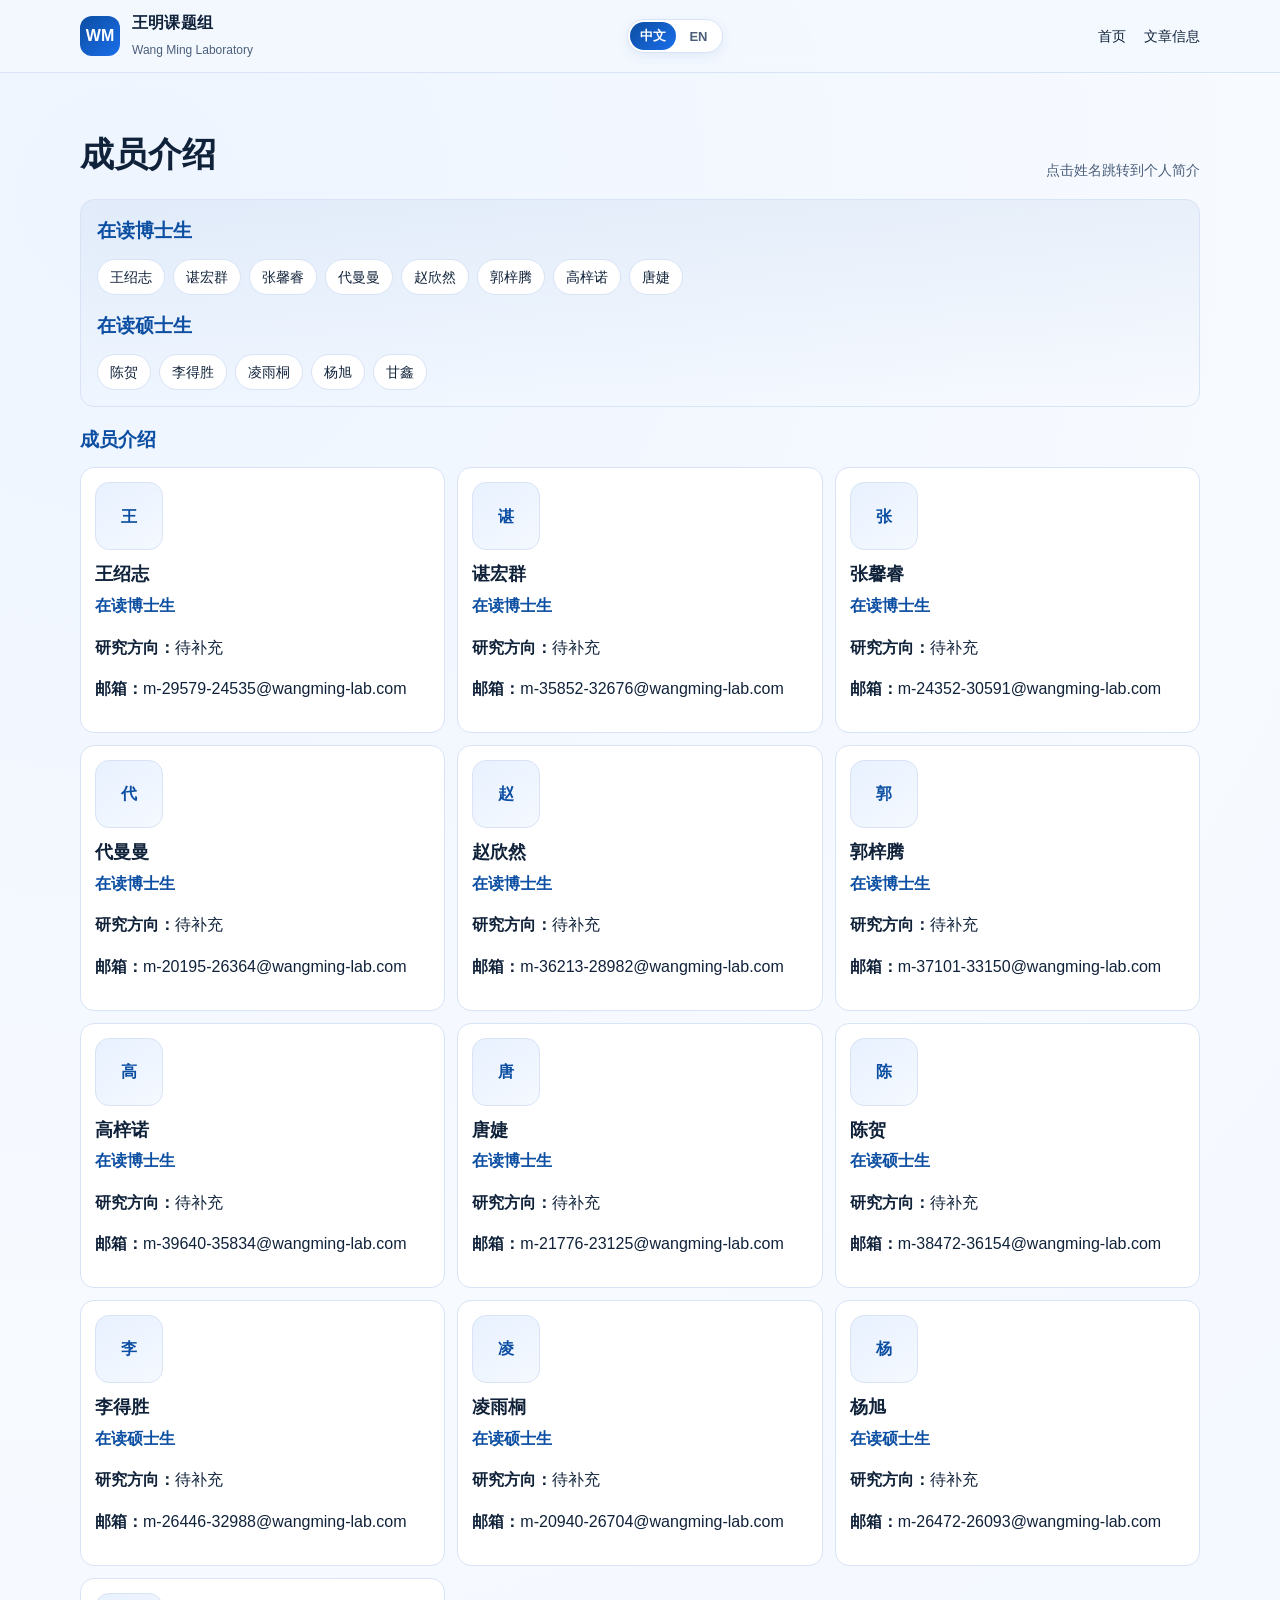
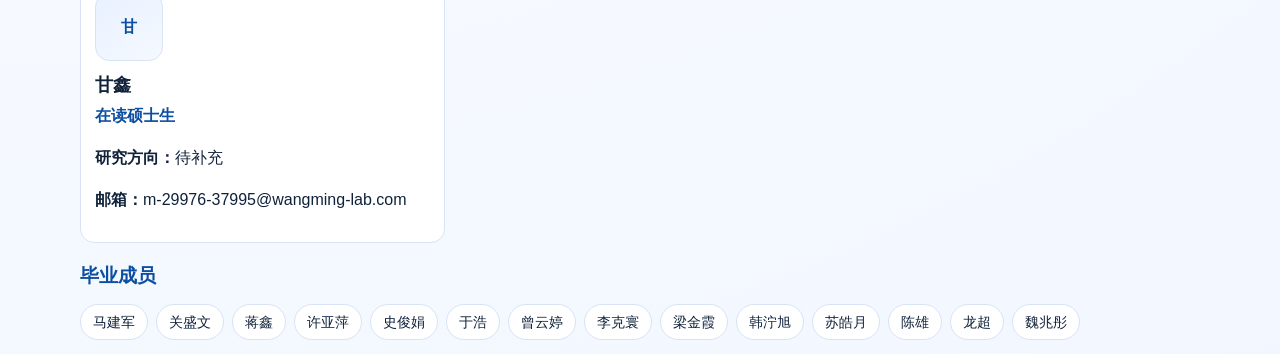
==== members.html @ 58467d10 "Add files via upload" ====
<!doctype html>
<html lang="zh-CN">
  <head>
    <meta charset="UTF-8" />
    <meta name="viewport" content="width=device-width, initial-scale=1.0" />
    <title>成员介绍 | 王明课题组</title>
    <link rel="stylesheet" href="./styles.css" />
  </head>
  <body>
    <header class="site-header">
      <nav class="nav container">
        <a href="./index.html" class="brand">
          <span class="brand-badge">WM</span>
          <span>
            <strong data-i18n="brandCn">王明课题组</strong>
            <small data-i18n="brandEn">Wang Ming Laboratory</small>
          </span>
        </a>
        <div class="nav-right">
          <div class="lang-switch">
            <button class="lang-btn active" data-lang-btn="zh" type="button">中文</button>
            <button class="lang-btn" data-lang-btn="en" type="button">EN</button>
          </div>
        </div>
        <ul class="nav-links nav-links-static">
          <li><a href="./index.html">首页</a></li>
          <li><a href="./publications.html" data-i18n="navPapers">文章信息</a></li>
        </ul>
      </nav>
    </header>

    <main class="section container">
      <div class="section-head">
        <h2 data-i18n="membersTitle">成员介绍</h2>
        <p data-i18n="membersSub">点击姓名跳转到个人简介</p>
      </div>
      <div id="membersWrap" class="members-wrap"></div>
    </main>

    <script src="./site-data.js"></script>
    <script src="./members.js"></script>
  </body>
</html>
---- styles.css ----
:root {
  --bg: #f4f8ff;
  --surface: #ffffff;
  --text: #10223a;
  --muted: #4b5f7b;
  --line: #d8e3f5;
  --primary: #0b4ea2;
  --primary-2: #1b6eea;
  --accent: #05a8a8;
  --shadow: 0 16px 36px rgba(8, 44, 96, 0.1);
  --radius: 18px;
}

* {
  box-sizing: border-box;
}

html {
  scroll-behavior: smooth;
}

body {
  margin: 0;
  font-family: "Noto Sans SC", "IBM Plex Sans", sans-serif;
  color: var(--text);
  background: radial-gradient(circle at 10% 10%, #eef5ff 0%, #f7faff 55%, #f2f7ff 100%);
  line-height: 1.6;
}

.container {
  width: min(1120px, 92%);
  margin: 0 auto;
}

.bg-orb {
  position: fixed;
  z-index: -1;
  border-radius: 50%;
  filter: blur(60px);
  opacity: 0.35;
}

.bg-orb-1 {
  width: 360px;
  height: 360px;
  left: -90px;
  top: -120px;
  background: #90bcff;
}

.bg-orb-2 {
  width: 320px;
  height: 320px;
  right: -120px;
  top: 30%;
  background: #7de6e6;
}

.site-header {
  position: sticky;
  top: 0;
  z-index: 20;
  backdrop-filter: blur(10px);
  background: rgba(244, 248, 255, 0.84);
  border-bottom: 1px solid var(--line);
}

.nav {
  min-height: 72px;
  display: flex;
  align-items: center;
  justify-content: space-between;
  gap: 16px;
}

.nav-right {
  display: flex;
  align-items: center;
  gap: 10px;
}

.lang-switch {
  display: inline-flex;
  align-items: center;
  border: 1px solid var(--line);
  border-radius: 999px;
  background: var(--surface);
  padding: 2px;
  box-shadow: 0 4px 12px rgba(11, 78, 162, 0.08);
}

.lang-btn {
  border: 0;
  background: transparent;
  color: var(--muted);
  border-radius: 999px;
  padding: 5px 10px;
  font-weight: 700;
  cursor: pointer;
  font-size: 13px;
  min-width: 44px;
}

.lang-btn.active {
  color: #fff;
  background: linear-gradient(135deg, var(--primary), var(--primary-2));
}

.brand {
  display: flex;
  align-items: center;
  gap: 12px;
  text-decoration: none;
  color: inherit;
}

.brand-badge {
  width: 40px;
  height: 40px;
  border-radius: 12px;
  display: grid;
  place-items: center;
  color: #fff;
  font-family: "Space Grotesk", sans-serif;
  font-weight: 700;
  background: linear-gradient(135deg, var(--primary), var(--primary-2));
}

.brand strong {
  display: block;
  font-family: "Space Grotesk", "Noto Sans SC", sans-serif;
  letter-spacing: 0.2px;
}

.brand small {
  font-size: 12px;
  color: var(--muted);
}

.nav-links {
  list-style: none;
  margin: 0;
  padding: 0;
  display: flex;
  gap: 18px;
}

.nav-links-static {
  position: static;
}

.nav-links a {
  text-decoration: none;
  color: var(--text);
  font-weight: 500;
  font-size: 14px;
}

.nav-links a:hover {
  color: var(--primary);
}

.menu-toggle {
  display: none;
  border: 1px solid var(--line);
  background: var(--surface);
  color: var(--text);
  border-radius: 10px;
  padding: 8px 12px;
}

.hero {
  padding: 72px 0 38px;
}

.hero-tag {
  font-family: "IBM Plex Sans", sans-serif;
  font-size: 12px;
  letter-spacing: 1.4px;
  text-transform: uppercase;
  color: var(--primary);
}

.hero h1 {
  margin: 8px 0 12px;
  font-size: clamp(34px, 6vw, 60px);
  line-height: 1.05;
  font-family: "Space Grotesk", "Noto Sans SC", sans-serif;
}

.hero-desc {
  max-width: 760px;
  color: var(--muted);
  font-size: clamp(16px, 2.4vw, 20px);
}

.hero-actions {
  margin-top: 26px;
  display: flex;
  gap: 12px;
}

.btn {
  text-decoration: none;
  display: inline-flex;
  align-items: center;
  justify-content: center;
  border-radius: 12px;
  padding: 11px 18px;
  font-weight: 600;
}

.btn-primary {
  color: #fff;
  background: linear-gradient(135deg, var(--primary), var(--primary-2));
}

.btn-ghost {
  border: 1px solid var(--line);
  color: var(--text);
  background: var(--surface);
}

.hero-stats {
  margin-top: 34px;
  display: grid;
  gap: 12px;
  grid-template-columns: repeat(3, minmax(0, 1fr));
}

.hero-stats article {
  background: var(--surface);
  border: 1px solid var(--line);
  border-radius: var(--radius);
  padding: 18px 20px;
  box-shadow: var(--shadow);
}

.hero-stats h3 {
  margin: 0;
  color: var(--primary);
  font-size: 28px;
  font-family: "Space Grotesk", sans-serif;
}

.hero-stats p {
  margin: 6px 0 0;
  color: var(--muted);
  font-size: 14px;
}

.section {
  padding: 54px 0 14px;
}

.section-head {
  display: flex;
  align-items: end;
  justify-content: space-between;
  gap: 16px;
  margin-bottom: 18px;
}

.section-head h2 {
  margin: 0;
  font-size: clamp(24px, 3.8vw, 34px);
  font-family: "Space Grotesk", "Noto Sans SC", sans-serif;
}

.section-head p {
  margin: 0;
  color: var(--muted);
  font-size: 14px;
}

.about-grid,
.research-grid,
.contact-grid {
  display: grid;
  gap: 14px;
  grid-template-columns: repeat(2, minmax(0, 1fr));
}

.card {
  background: var(--surface);
  border: 1px solid var(--line);
  border-radius: var(--radius);
  padding: 20px;
  box-shadow: var(--shadow);
}

.card h3 {
  margin: 0 0 10px;
  font-size: 18px;
}

.card p {
  margin: 0;
  color: var(--muted);
}

.card-accent {
  border-top: 4px solid var(--accent);
}

.entry-grid {
  display: grid;
  gap: 14px;
  grid-template-columns: repeat(2, minmax(0, 1fr));
}

.entry-card {
  display: block;
  text-decoration: none;
  color: inherit;
  background: var(--surface);
  border: 1px solid var(--line);
  border-radius: 14px;
  padding: 18px;
  box-shadow: var(--shadow);
}

.entry-card h3 {
  margin: 0 0 8px;
  color: var(--primary);
}

.entry-card p {
  margin: 0;
  color: var(--muted);
}

.members-wrap {
  display: grid;
  gap: 18px;
}

.member-group h3 {
  margin: 0 0 12px;
  color: var(--primary);
  font-size: 19px;
}

.member-grid {
  display: grid;
  grid-template-columns: repeat(4, minmax(0, 1fr));
  gap: 12px;
}

.member-card {
  background: var(--surface);
  border: 1px solid var(--line);
  border-radius: 14px;
  padding: 14px;
}

.member-photo-wrap {
  width: 68px;
  height: 68px;
  margin-bottom: 10px;
  position: relative;
}

.member-photo {
  width: 68px;
  height: 68px;
  border-radius: 14px;
  object-fit: cover;
  border: 1px solid var(--line);
}

.member-photo-fallback {
  width: 68px;
  height: 68px;
  border-radius: 14px;
  display: none;
  place-items: center;
  font-weight: 700;
  color: var(--primary);
  background: linear-gradient(145deg, #e8f1ff, #f5f9ff);
  border: 1px solid var(--line);
}

.member-card strong {
  display: block;
}

.member-card span {
  color: var(--muted);
  font-size: 13px;
}

.member-nav-block {
  background: linear-gradient(180deg, rgba(11, 78, 162, 0.06), rgba(11, 78, 162, 0));
  border: 1px solid var(--line);
  border-radius: 14px;
  padding: 16px;
}

.member-nav-label {
  margin: 10px 0 8px;
  color: var(--primary);
  font-weight: 600;
}

.member-jump-links {
  display: flex;
  flex-wrap: wrap;
  gap: 8px;
}

.member-jump-link {
  text-decoration: none;
  border: 1px solid var(--line);
  background: #fff;
  color: var(--text);
  border-radius: 999px;
  padding: 6px 12px;
  font-size: 14px;
}

.member-jump-link:hover {
  border-color: var(--primary-2);
  color: var(--primary);
}

.member-profile-grid {
  display: grid;
  grid-template-columns: repeat(3, minmax(0, 1fr));
  gap: 12px;
}

.member-profile-card {
  background: var(--surface);
  border: 1px solid var(--line);
  border-radius: 14px;
  padding: 14px;
  scroll-margin-top: 100px;
}

.member-profile-card h4 {
  margin: 0 0 4px;
  font-size: 18px;
}

.member-profile-card a {
  color: var(--primary);
  text-decoration: none;
}

.member-profile-role {
  margin: 0 0 8px;
  color: var(--primary);
  font-weight: 600;
}

.member-profile-focus {
  margin: 8px 0 0;
  color: var(--muted);
  font-size: 14px;
}

.tabs {
  display: flex;
  gap: 10px;
  flex-wrap: wrap;
  margin-bottom: 14px;
}

.tab {
  border: 1px solid var(--line);
  background: var(--surface);
  color: var(--text);
  padding: 9px 14px;
  border-radius: 999px;
  font-weight: 600;
  cursor: pointer;
}

.tab.active {
  color: #fff;
  border-color: transparent;
  background: linear-gradient(135deg, var(--primary), var(--primary-2));
}

.outputs-list,
.news-list {
  display: grid;
  gap: 12px;
}

.output-item,
.news-item {
  background: var(--surface);
  border: 1px solid var(--line);
  border-radius: 14px;
  padding: 16px;
}

.paper-nav-block {
  background: linear-gradient(180deg, rgba(11, 78, 162, 0.06), rgba(11, 78, 162, 0));
  border: 1px solid var(--line);
  border-radius: 14px;
  padding: 14px;
}

.paper-nav-block h4 {
  margin: 0 0 10px;
  color: var(--primary);
}

.paper-jump-links {
  display: grid;
  gap: 8px;
}

.paper-jump-link {
  display: block;
  text-decoration: none;
  color: var(--text);
  background: #fff;
  border: 1px solid var(--line);
  border-radius: 10px;
  padding: 10px 12px;
  scroll-margin-top: 100px;
}

.paper-jump-link:hover {
  border-color: var(--primary-2);
  color: var(--primary);
}

.paper-detail-card {
  scroll-margin-top: 100px;
}

.paper-actions {
  margin-top: 12px;
  display: flex;
  gap: 10px;
  flex-wrap: wrap;
}

.paper-jump-back,
.output-source-btn {
  text-decoration: none;
  border: 1px solid var(--line);
  border-radius: 999px;
  padding: 6px 12px;
  color: var(--primary);
  background: #fff;
  font-size: 13px;
}

.output-source-pending {
  color: var(--muted);
  font-size: 13px;
}

.meta {
  margin: 0 0 8px;
  color: var(--primary);
  font-size: 12px;
  font-family: "IBM Plex Sans", sans-serif;
  letter-spacing: 0.4px;
}

.output-item h4,
.news-item h4 {
  margin: 0 0 6px;
  font-size: 18px;
}

.output-item p,
.news-item p {
  margin: 0;
  color: var(--muted);
}

.contact-grid ul {
  margin: 0;
  padding-left: 18px;
  color: var(--muted);
}

.contact-grid li + li {
  margin-top: 6px;
}

.contact-grid a {
  color: var(--primary);
  text-decoration: none;
}

.site-footer {
  margin-top: 44px;
  border-top: 1px solid var(--line);
  background: #f0f5ff;
}

.footer-inner {
  min-height: 64px;
  display: flex;
  align-items: center;
  justify-content: space-between;
}

.footer-inner p {
  margin: 0;
  color: var(--muted);
}

.footer-inner a {
  color: var(--primary);
  text-decoration: none;
}

.reveal {
  opacity: 0;
  transform: translateY(16px);
  transition: opacity 0.5s ease, transform 0.5s ease;
}

.reveal.visible {
  opacity: 1;
  transform: translateY(0);
}

@media (max-width: 980px) {
  .member-grid {
    grid-template-columns: repeat(2, minmax(0, 1fr));
  }

  .member-profile-grid {
    grid-template-columns: repeat(2, minmax(0, 1fr));
  }

  .about-grid,
  .research-grid,
  .contact-grid,
  .entry-grid {
    grid-template-columns: 1fr;
  }
}

@media (max-width: 760px) {
  .menu-toggle {
    display: inline-flex;
  }

  .nav-right {
    margin-left: auto;
  }

  .nav-links {
    position: absolute;
    top: 72px;
    right: 4%;
    width: min(300px, 92%);
    background: rgba(255, 255, 255, 0.96);
    border: 1px solid var(--line);
    border-radius: 12px;
    padding: 14px;
    display: none;
    flex-direction: column;
  }

  .nav-links-static {
    position: static;
    display: flex;
    width: auto;
    border: 0;
    padding: 0;
    background: transparent;
  }

  .nav-links.show {
    display: flex;
  }

  .hero-stats {
    grid-template-columns: 1fr;
  }

  .section-head {
    align-items: flex-start;
    flex-direction: column;
  }

  .member-grid {
    grid-template-columns: 1fr;
  }

  .member-profile-grid {
    grid-template-columns: 1fr;
  }
}
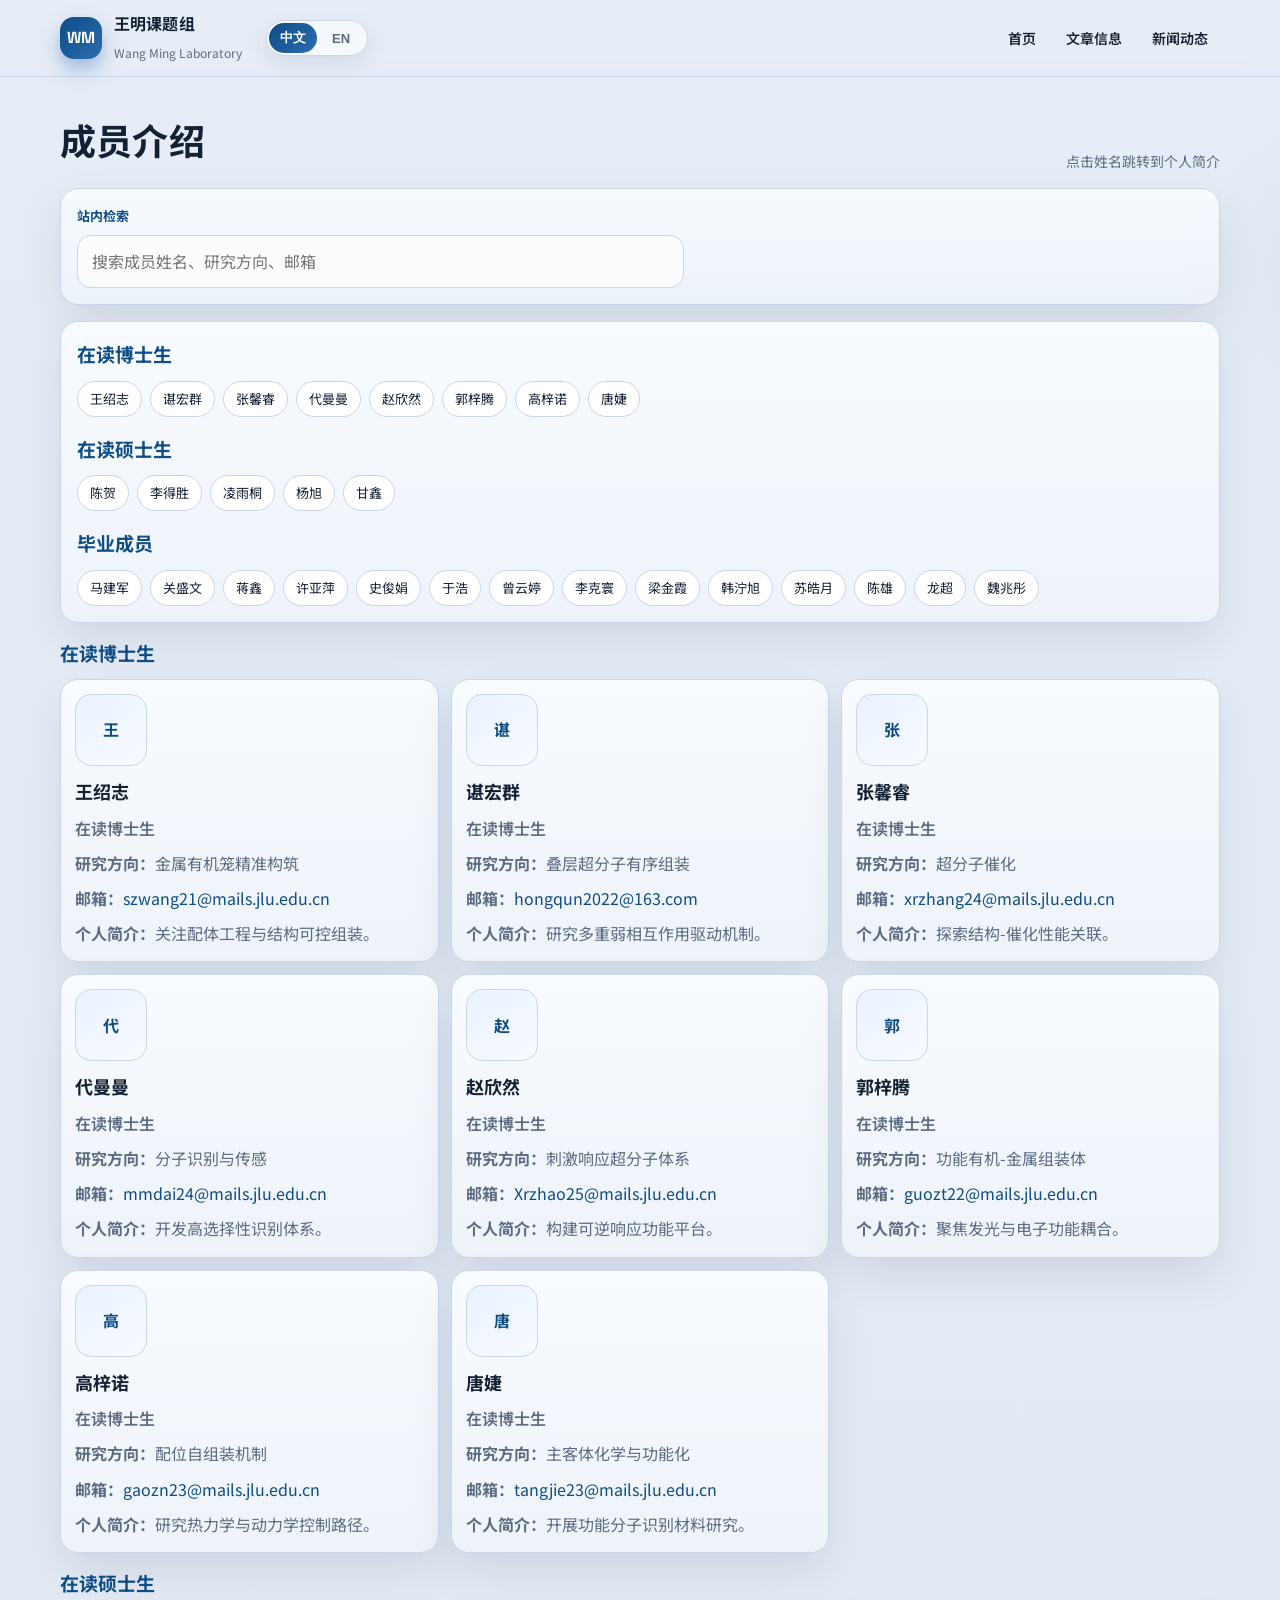
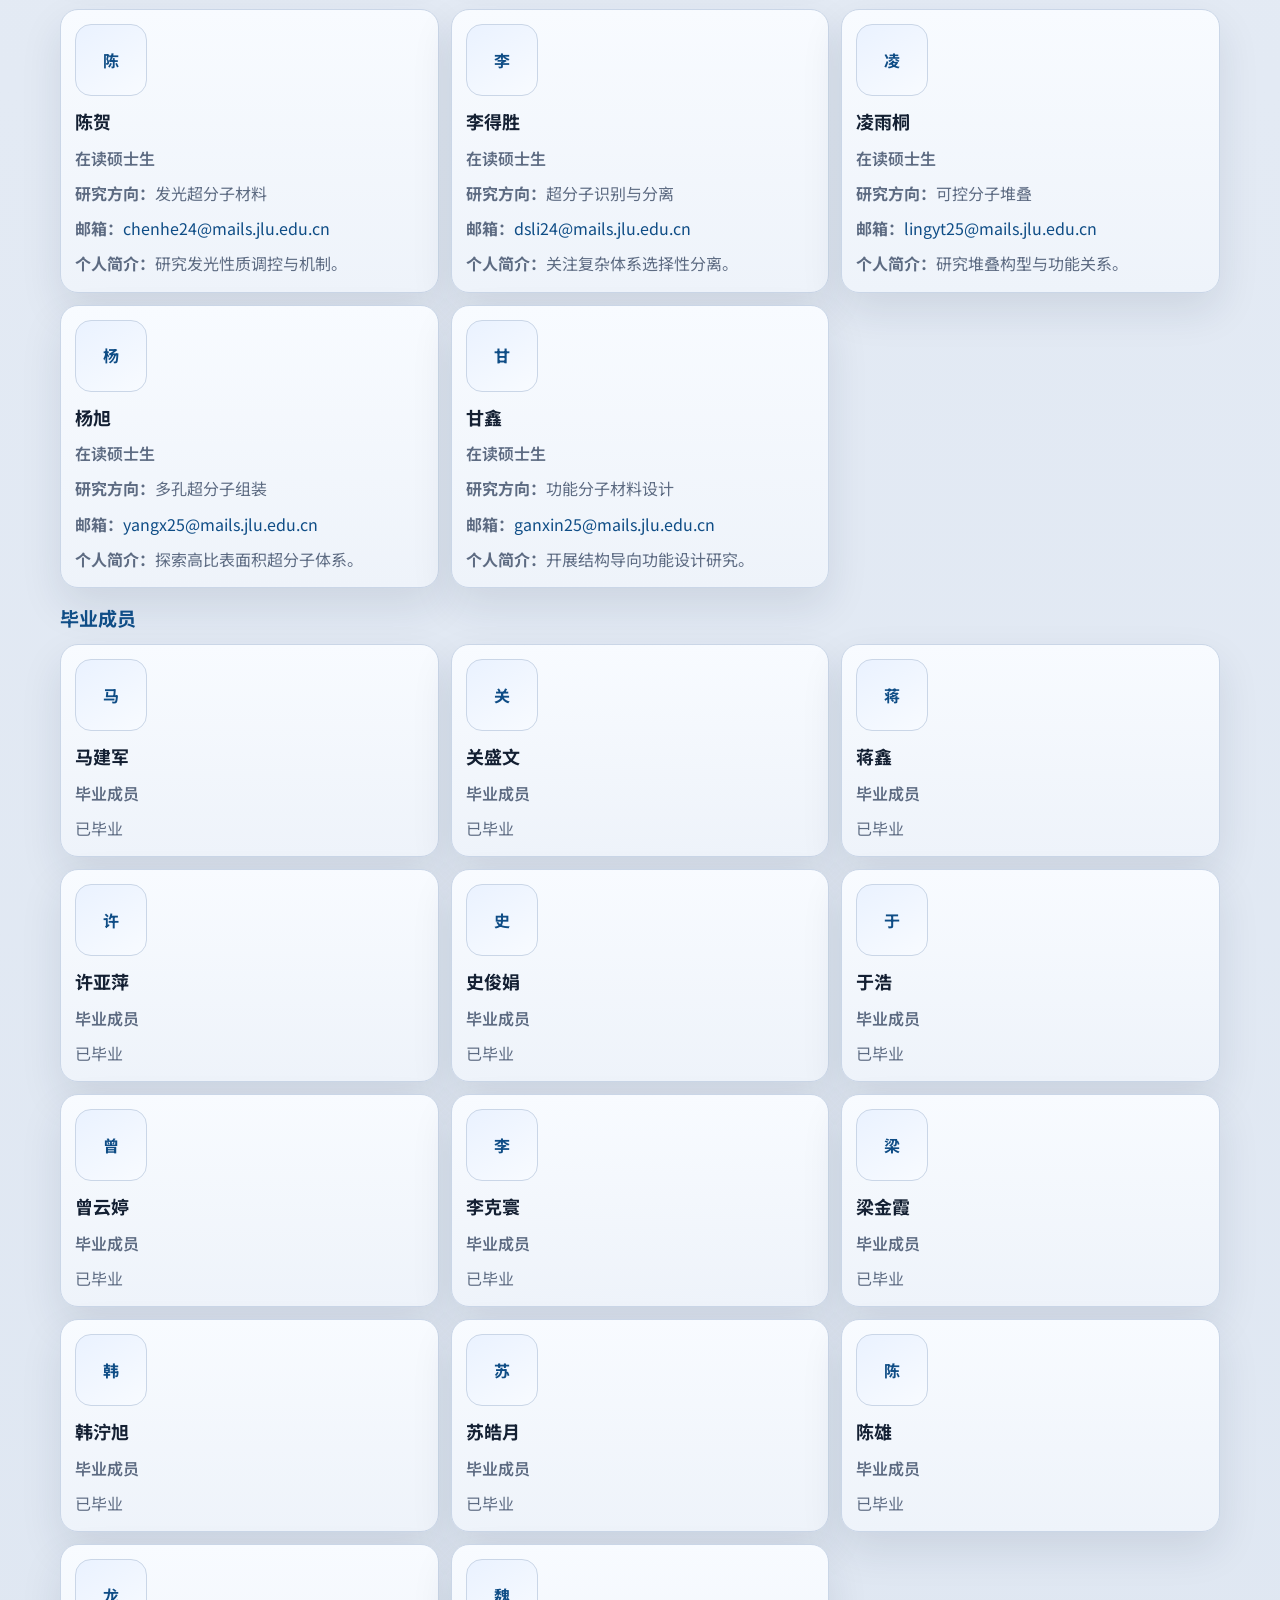
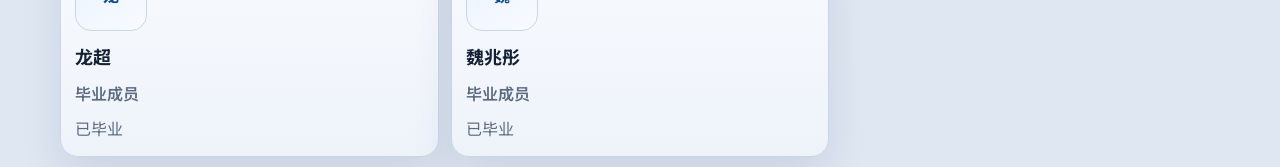
==== commit 7a909b3c: "Add files via upload" ====
--- a/members.html
+++ b/members.html
@@ -25,6 +25,7 @@
         <ul class="nav-links nav-links-static">
           <li><a href="./index.html">首页</a></li>
           <li><a href="./publications.html" data-i18n="navPapers">文章信息</a></li>
+          <li><a href="./news.html" data-i18n="navNews">新闻动态</a></li>
         </ul>
       </nav>
     </header>
@@ -34,6 +35,12 @@
         <h2 data-i18n="membersTitle">成员介绍</h2>
         <p data-i18n="membersSub">点击姓名跳转到个人简介</p>
       </div>
+      <section class="filter-panel">
+        <div class="search-box">
+          <label class="search-label" data-i18n="searchTitle">站内检索</label>
+          <input id="memberSearch" class="search-input" type="search" data-i18n-placeholder="searchPlaceholderMembers" placeholder="搜索成员姓名、研究方向、邮箱" />
+        </div>
+      </section>
       <div id="membersWrap" class="members-wrap"></div>
     </main>
 
--- a/styles.css
+++ b/styles.css
@@ -1,109 +1,54 @@
+﻿@import url('https://fonts.googleapis.com/css2?family=IBM+Plex+Sans:wght@400;500;600;700&family=Noto+Sans+SC:wght@400;500;700&family=Space+Grotesk:wght@500;700&display=swap');
+
 :root {
-  --bg: #f4f8ff;
-  --surface: #ffffff;
-  --text: #10223a;
-  --muted: #4b5f7b;
-  --line: #d8e3f5;
-  --primary: #0b4ea2;
-  --primary-2: #1b6eea;
-  --accent: #05a8a8;
-  --shadow: 0 16px 36px rgba(8, 44, 96, 0.1);
+  --bg: #e7edf6;
+  --bg-alt: #dfe7f2;
+  --surface: #f5f8fd;
+  --surface-soft: #eef3fa;
+  --text: #142033;
+  --muted: #5d6b82;
+  --line: #cad6e7;
+  --primary: #0f4d86;
+  --primary-2: #2b6cb0;
+  --accent: #0b8c8c;
   --radius: 18px;
-}
-
-* {
-  box-sizing: border-box;
-}
-
-html {
-  scroll-behavior: smooth;
-}
+  --shadow: 0 18px 42px rgba(21, 39, 69, 0.1);
+}
+
+* { box-sizing: border-box; }
+
+html { scroll-behavior: smooth; }
 
 body {
   margin: 0;
   font-family: "Noto Sans SC", "IBM Plex Sans", sans-serif;
   color: var(--text);
-  background: radial-gradient(circle at 10% 10%, #eef5ff 0%, #f7faff 55%, #f2f7ff 100%);
-  line-height: 1.6;
+  background:
+    radial-gradient(900px 500px at -12% -10%, rgba(164, 184, 214, 0.45) 0%, transparent 60%),
+    radial-gradient(650px 360px at 120% 8%, rgba(165, 196, 209, 0.36) 0%, transparent 55%),
+    linear-gradient(180deg, var(--bg) 0%, var(--bg-alt) 100%);
+  line-height: 1.7;
 }
 
 .container {
-  width: min(1120px, 92%);
+  width: min(1160px, 92%);
   margin: 0 auto;
-}
-
-.bg-orb {
-  position: fixed;
-  z-index: -1;
-  border-radius: 50%;
-  filter: blur(60px);
-  opacity: 0.35;
-}
-
-.bg-orb-1 {
-  width: 360px;
-  height: 360px;
-  left: -90px;
-  top: -120px;
-  background: #90bcff;
-}
-
-.bg-orb-2 {
-  width: 320px;
-  height: 320px;
-  right: -120px;
-  top: 30%;
-  background: #7de6e6;
 }
 
 .site-header {
   position: sticky;
   top: 0;
-  z-index: 20;
-  backdrop-filter: blur(10px);
-  background: rgba(244, 248, 255, 0.84);
-  border-bottom: 1px solid var(--line);
+  z-index: 30;
+  backdrop-filter: blur(14px);
+  background: rgba(232, 238, 247, 0.84);
+  border-bottom: 1px solid rgba(202, 214, 231, 0.95);
 }
 
 .nav {
-  min-height: 72px;
-  display: flex;
-  align-items: center;
-  justify-content: space-between;
+  min-height: 76px;
+  display: flex;
+  align-items: center;
   gap: 16px;
-}
-
-.nav-right {
-  display: flex;
-  align-items: center;
-  gap: 10px;
-}
-
-.lang-switch {
-  display: inline-flex;
-  align-items: center;
-  border: 1px solid var(--line);
-  border-radius: 999px;
-  background: var(--surface);
-  padding: 2px;
-  box-shadow: 0 4px 12px rgba(11, 78, 162, 0.08);
-}
-
-.lang-btn {
-  border: 0;
-  background: transparent;
-  color: var(--muted);
-  border-radius: 999px;
-  padding: 5px 10px;
-  font-weight: 700;
-  cursor: pointer;
-  font-size: 13px;
-  min-width: 44px;
-}
-
-.lang-btn.active {
-  color: #fff;
-  background: linear-gradient(135deg, var(--primary), var(--primary-2));
 }
 
 .brand {
@@ -112,29 +57,32 @@
   gap: 12px;
   text-decoration: none;
   color: inherit;
+  margin-right: 8px;
 }
 
 .brand-badge {
-  width: 40px;
-  height: 40px;
-  border-radius: 12px;
+  width: 42px;
+  height: 42px;
+  border-radius: 14px;
   display: grid;
   place-items: center;
   color: #fff;
   font-family: "Space Grotesk", sans-serif;
   font-weight: 700;
   background: linear-gradient(135deg, var(--primary), var(--primary-2));
+  box-shadow: 0 10px 20px rgba(15, 77, 168, 0.34);
 }
 
 .brand strong {
   display: block;
   font-family: "Space Grotesk", "Noto Sans SC", sans-serif;
-  letter-spacing: 0.2px;
+  font-size: 16px;
+  letter-spacing: 0.15px;
 }
 
 .brand small {
+  color: var(--muted);
   font-size: 12px;
-  color: var(--muted);
 }
 
 .nav-links {
@@ -142,460 +90,353 @@
   margin: 0;
   padding: 0;
   display: flex;
-  gap: 18px;
-}
-
-.nav-links-static {
-  position: static;
+  gap: 6px;
 }
 
 .nav-links a {
   text-decoration: none;
   color: var(--text);
-  font-weight: 500;
+  font-weight: 600;
   font-size: 14px;
+  padding: 8px 12px;
+  border-radius: 10px;
+  transition: 0.2s ease;
 }
 
 .nav-links a:hover {
   color: var(--primary);
-}
-
-.menu-toggle {
-  display: none;
-  border: 1px solid var(--line);
+  background: rgba(15, 77, 168, 0.08);
+}
+
+.nav-links-static { margin-left: auto; }
+
+.nav-right { display: flex; align-items: center; gap: 10px; }
+
+.lang-switch {
+  display: inline-flex;
+  align-items: center;
+  border: 1px solid var(--line);
+  border-radius: 999px;
   background: var(--surface);
-  color: var(--text);
-  border-radius: 10px;
-  padding: 8px 12px;
-}
-
-.hero {
-  padding: 72px 0 38px;
-}
-
-.hero-tag {
-  font-family: "IBM Plex Sans", sans-serif;
-  font-size: 12px;
-  letter-spacing: 1.4px;
-  text-transform: uppercase;
-  color: var(--primary);
-}
-
-.hero h1 {
-  margin: 8px 0 12px;
-  font-size: clamp(34px, 6vw, 60px);
-  line-height: 1.05;
-  font-family: "Space Grotesk", "Noto Sans SC", sans-serif;
-}
-
-.hero-desc {
-  max-width: 760px;
+  padding: 2px;
+  box-shadow: 0 8px 20px rgba(12, 46, 99, 0.1);
+}
+
+.lang-btn {
+  border: 0;
+  background: transparent;
   color: var(--muted);
-  font-size: clamp(16px, 2.4vw, 20px);
-}
-
-.hero-actions {
-  margin-top: 26px;
-  display: flex;
-  gap: 12px;
-}
-
-.btn {
-  text-decoration: none;
-  display: inline-flex;
-  align-items: center;
-  justify-content: center;
-  border-radius: 12px;
-  padding: 11px 18px;
-  font-weight: 600;
-}
-
-.btn-primary {
+  border-radius: 999px;
+  padding: 6px 11px;
+  min-width: 48px;
+  font-size: 13px;
+  font-weight: 700;
+  cursor: pointer;
+}
+
+.lang-btn.active {
   color: #fff;
   background: linear-gradient(135deg, var(--primary), var(--primary-2));
 }
 
-.btn-ghost {
-  border: 1px solid var(--line);
-  color: var(--text);
-  background: var(--surface);
-}
-
-.hero-stats {
-  margin-top: 34px;
-  display: grid;
-  gap: 12px;
-  grid-template-columns: repeat(3, minmax(0, 1fr));
-}
-
-.hero-stats article {
-  background: var(--surface);
-  border: 1px solid var(--line);
-  border-radius: var(--radius);
-  padding: 18px 20px;
-  box-shadow: var(--shadow);
-}
-
-.hero-stats h3 {
-  margin: 0;
-  color: var(--primary);
-  font-size: 28px;
-  font-family: "Space Grotesk", sans-serif;
-}
-
-.hero-stats p {
-  margin: 6px 0 0;
+.menu-toggle { display: none; }
+
+main { padding-bottom: 44px; }
+
+.hero {
+  padding: 84px 0 30px;
+}
+
+.hero-tag {
+  margin: 0;
+  color: var(--primary);
+  letter-spacing: 1.2px;
+  font-size: 12px;
+  font-family: "IBM Plex Sans", sans-serif;
+}
+
+.hero h1 {
+  margin: 10px 0 14px;
+  font-family: "Space Grotesk", "Noto Sans SC", sans-serif;
+  font-size: clamp(36px, 6vw, 64px);
+  line-height: 1.04;
+}
+
+.hero-desc {
+  margin: 0;
+  max-width: 780px;
+  font-size: clamp(16px, 2.2vw, 22px);
   color: var(--muted);
-  font-size: 14px;
-}
-
-.section {
-  padding: 54px 0 14px;
-}
+}
+
+.section { padding: 36px 0 10px; }
 
 .section-head {
   display: flex;
   align-items: end;
   justify-content: space-between;
-  gap: 16px;
-  margin-bottom: 18px;
+  gap: 12px;
+  margin-bottom: 14px;
 }
 
 .section-head h2 {
   margin: 0;
-  font-size: clamp(24px, 3.8vw, 34px);
   font-family: "Space Grotesk", "Noto Sans SC", sans-serif;
-}
-
-.section-head p {
-  margin: 0;
-  color: var(--muted);
-  font-size: 14px;
-}
-
+  font-size: clamp(25px, 3.3vw, 36px);
+  letter-spacing: 0.2px;
+}
+
+.section-head p { margin: 0; color: var(--muted); font-size: 14px; }
+
+.entry-grid,
+.contact-grid,
 .about-grid,
-.research-grid,
-.contact-grid {
+.research-grid {
   display: grid;
   gap: 14px;
   grid-template-columns: repeat(2, minmax(0, 1fr));
 }
 
-.card {
-  background: var(--surface);
+.entry-card,
+.card,
+.output-item,
+.news-item,
+.member-card,
+.member-profile-card,
+.member-nav-block {
+  background: linear-gradient(180deg, #f8fbff 0%, #eef3fa 100%);
   border: 1px solid var(--line);
   border-radius: var(--radius);
-  padding: 20px;
   box-shadow: var(--shadow);
-}
-
-.card h3 {
-  margin: 0 0 10px;
-  font-size: 18px;
-}
-
-.card p {
-  margin: 0;
-  color: var(--muted);
-}
-
-.card-accent {
-  border-top: 4px solid var(--accent);
-}
-
-.entry-grid {
-  display: grid;
-  gap: 14px;
-  grid-template-columns: repeat(2, minmax(0, 1fr));
 }
 
 .entry-card {
   display: block;
   text-decoration: none;
   color: inherit;
-  background: var(--surface);
-  border: 1px solid var(--line);
-  border-radius: 14px;
-  padding: 18px;
-  box-shadow: var(--shadow);
-}
-
-.entry-card h3 {
-  margin: 0 0 8px;
-  color: var(--primary);
-}
-
-.entry-card p {
-  margin: 0;
-  color: var(--muted);
-}
-
-.members-wrap {
-  display: grid;
-  gap: 18px;
-}
+  padding: 20px;
+  transition: transform .2s ease, box-shadow .2s ease;
+}
+
+.entry-card:hover {
+  transform: translateY(-3px);
+  box-shadow: 0 24px 52px rgba(12, 46, 99, 0.17);
+}
+
+.entry-card h3 { margin: 0 0 8px; color: var(--primary); }
+.entry-card p { margin: 0; color: var(--muted); }
+
+.card { padding: 20px; }
+.card h3 { margin: 0 0 10px; }
+.card p { margin: 0; color: var(--muted); }
+
+.members-wrap,
+.outputs-list,
+.news-list { display: grid; gap: 14px; }
 
 .member-group h3 {
-  margin: 0 0 12px;
+  margin: 0 0 10px;
   color: var(--primary);
   font-size: 19px;
 }
 
-.member-grid {
-  display: grid;
-  grid-template-columns: repeat(4, minmax(0, 1fr));
-  gap: 12px;
-}
-
-.member-card {
-  background: var(--surface);
-  border: 1px solid var(--line);
-  border-radius: 14px;
-  padding: 14px;
-}
+.member-nav-block { padding: 16px; }
+.member-nav-label { margin: 10px 0 8px; color: var(--primary); font-weight: 700; }
+
+.member-jump-links { display: flex; flex-wrap: wrap; gap: 8px; }
+
+.member-jump-link {
+  text-decoration: none;
+  border: 1px solid var(--line);
+  color: var(--text);
+  background: #fff;
+  border-radius: 999px;
+  padding: 6px 12px;
+  font-size: 13px;
+}
+
+.member-jump-link:hover { border-color: var(--primary-2); color: var(--primary); }
+
+.member-grid { display: grid; grid-template-columns: repeat(4, minmax(0, 1fr)); gap: 12px; }
+.member-profile-grid { display: grid; grid-template-columns: repeat(3, minmax(0, 1fr)); gap: 12px; }
+
+.member-card,
+.member-profile-card { padding: 14px; scroll-margin-top: 100px; }
 
 .member-photo-wrap {
-  width: 68px;
-  height: 68px;
+  width: 72px;
+  height: 72px;
   margin-bottom: 10px;
-  position: relative;
 }
 
 .member-photo {
-  width: 68px;
-  height: 68px;
-  border-radius: 14px;
+  width: 72px;
+  height: 72px;
+  border-radius: 16px;
   object-fit: cover;
   border: 1px solid var(--line);
 }
 
 .member-photo-fallback {
-  width: 68px;
-  height: 68px;
-  border-radius: 14px;
+  width: 72px;
+  height: 72px;
+  border-radius: 16px;
   display: none;
   place-items: center;
   font-weight: 700;
   color: var(--primary);
-  background: linear-gradient(145deg, #e8f1ff, #f5f9ff);
-  border: 1px solid var(--line);
-}
-
-.member-card strong {
-  display: block;
-}
-
-.member-card span {
-  color: var(--muted);
+  border: 1px solid var(--line);
+  background: linear-gradient(145deg, #eaf2ff, #f8fbff);
+}
+
+.member-card strong,
+.member-profile-card h4 { display: block; margin: 0 0 4px; font-size: 18px; }
+.member-card span,
+.member-profile-role { color: var(--primary); font-weight: 600; }
+.member-card p,
+.member-profile-card p { margin: 8px 0 0; color: var(--muted); }
+.member-profile-card a { color: var(--primary); text-decoration: none; }
+
+.output-item,
+.news-item { padding: 18px; }
+.meta {
+  margin: 0 0 8px;
+  color: var(--primary);
+  font-size: 12px;
+  font-family: "IBM Plex Sans", sans-serif;
+  letter-spacing: 0.6px;
+}
+
+.output-item h4,
+.news-item h4,
+#paperDetail h2,
+#newsDetail h2 { margin: 0 0 8px; font-size: clamp(22px, 2.8vw, 30px); line-height: 1.25; }
+.output-item p,
+.news-item p,
+#paperDetail p,
+#newsDetail p { margin: 8px 0 0; color: var(--muted); }
+
+.paper-actions {
+  margin-top: 14px;
+  display: flex;
+  gap: 10px;
+  flex-wrap: wrap;
+}
+
+.output-source-btn {
+  display: inline-flex;
+  align-items: center;
+  justify-content: center;
+  text-decoration: none;
+  border: 1px solid var(--line);
+  border-radius: 999px;
+  padding: 7px 14px;
+  color: var(--primary);
+  background: #fff;
   font-size: 13px;
-}
-
-.member-nav-block {
-  background: linear-gradient(180deg, rgba(11, 78, 162, 0.06), rgba(11, 78, 162, 0));
+  font-weight: 600;
+}
+
+.output-source-btn:hover {
+  border-color: var(--primary-2);
+  color: var(--primary-2);
+}
+
+.filter-panel {
+  display: grid;
+  gap: 14px;
+  grid-template-columns: 1.2fr 1fr;
+  margin-bottom: 16px;
+  padding: 16px;
+  border: 1px solid var(--line);
+  border-radius: var(--radius);
+  background: linear-gradient(180deg, rgba(248, 251, 255, 0.92), rgba(236, 242, 250, 0.92));
+  box-shadow: var(--shadow);
+}
+
+.search-box {
+  display: grid;
+  gap: 8px;
+}
+
+.search-label {
+  margin: 0;
+  font-size: 13px;
+  color: var(--primary);
+  font-weight: 700;
+}
+
+.search-input {
+  width: 100%;
+  padding: 12px 14px;
   border: 1px solid var(--line);
   border-radius: 14px;
-  padding: 16px;
-}
-
-.member-nav-label {
-  margin: 10px 0 8px;
-  color: var(--primary);
-  font-weight: 600;
-}
-
-.member-jump-links {
+  background: rgba(255, 255, 255, 0.7);
+  color: var(--text);
+  font: inherit;
+  outline: none;
+}
+
+.search-input:focus {
+  border-color: var(--primary-2);
+  box-shadow: 0 0 0 4px rgba(43, 108, 176, 0.12);
+}
+
+.tag-row {
   display: flex;
   flex-wrap: wrap;
   gap: 8px;
 }
 
-.member-jump-link {
-  text-decoration: none;
-  border: 1px solid var(--line);
-  background: #fff;
+.tag-pill {
+  border: 1px solid var(--line);
+  background: rgba(255, 255, 255, 0.78);
   color: var(--text);
   border-radius: 999px;
-  padding: 6px 12px;
-  font-size: 14px;
-}
-
-.member-jump-link:hover {
-  border-color: var(--primary-2);
-  color: var(--primary);
-}
-
-.member-profile-grid {
-  display: grid;
-  grid-template-columns: repeat(3, minmax(0, 1fr));
-  gap: 12px;
-}
-
-.member-profile-card {
-  background: var(--surface);
-  border: 1px solid var(--line);
-  border-radius: 14px;
-  padding: 14px;
-  scroll-margin-top: 100px;
-}
-
-.member-profile-card h4 {
-  margin: 0 0 4px;
-  font-size: 18px;
-}
-
-.member-profile-card a {
-  color: var(--primary);
-  text-decoration: none;
-}
-
-.member-profile-role {
-  margin: 0 0 8px;
-  color: var(--primary);
-  font-weight: 600;
-}
-
-.member-profile-focus {
-  margin: 8px 0 0;
-  color: var(--muted);
-  font-size: 14px;
-}
-
-.tabs {
-  display: flex;
-  gap: 10px;
-  flex-wrap: wrap;
-  margin-bottom: 14px;
-}
-
-.tab {
-  border: 1px solid var(--line);
-  background: var(--surface);
-  color: var(--text);
-  padding: 9px 14px;
-  border-radius: 999px;
-  font-weight: 600;
+  padding: 7px 12px;
+  font-size: 13px;
   cursor: pointer;
 }
 
-.tab.active {
+.tag-pill.active {
   color: #fff;
   border-color: transparent;
   background: linear-gradient(135deg, var(--primary), var(--primary-2));
 }
 
-.outputs-list,
-.news-list {
-  display: grid;
-  gap: 12px;
-}
-
-.output-item,
-.news-item {
-  background: var(--surface);
-  border: 1px solid var(--line);
-  border-radius: 14px;
-  padding: 16px;
-}
-
-.paper-nav-block {
-  background: linear-gradient(180deg, rgba(11, 78, 162, 0.06), rgba(11, 78, 162, 0));
-  border: 1px solid var(--line);
-  border-radius: 14px;
-  padding: 14px;
-}
-
-.paper-nav-block h4 {
-  margin: 0 0 10px;
-  color: var(--primary);
-}
-
-.paper-jump-links {
-  display: grid;
+.meta-tags {
+  display: flex;
+  flex-wrap: wrap;
   gap: 8px;
-}
-
-.paper-jump-link {
-  display: block;
-  text-decoration: none;
-  color: var(--text);
-  background: #fff;
-  border: 1px solid var(--line);
-  border-radius: 10px;
-  padding: 10px 12px;
-  scroll-margin-top: 100px;
-}
-
-.paper-jump-link:hover {
-  border-color: var(--primary-2);
-  color: var(--primary);
-}
-
-.paper-detail-card {
-  scroll-margin-top: 100px;
-}
-
-.paper-actions {
-  margin-top: 12px;
-  display: flex;
-  gap: 10px;
-  flex-wrap: wrap;
-}
-
-.paper-jump-back,
-.output-source-btn {
-  text-decoration: none;
-  border: 1px solid var(--line);
-  border-radius: 999px;
-  padding: 6px 12px;
-  color: var(--primary);
-  background: #fff;
-  font-size: 13px;
-}
-
-.output-source-pending {
+  margin-top: 10px;
+}
+
+.meta-tag {
+  display: inline-flex;
+  align-items: center;
+  padding: 4px 10px;
+  border-radius: 999px;
+  background: rgba(15, 77, 134, 0.08);
+  color: var(--primary);
+  font-size: 12px;
+  font-weight: 600;
+}
+
+.empty-state {
+  padding: 24px 18px;
+  border: 1px dashed var(--line);
+  border-radius: var(--radius);
   color: var(--muted);
-  font-size: 13px;
-}
-
-.meta {
-  margin: 0 0 8px;
-  color: var(--primary);
-  font-size: 12px;
-  font-family: "IBM Plex Sans", sans-serif;
-  letter-spacing: 0.4px;
-}
-
-.output-item h4,
-.news-item h4 {
-  margin: 0 0 6px;
-  font-size: 18px;
-}
-
-.output-item p,
-.news-item p {
-  margin: 0;
-  color: var(--muted);
-}
-
-.contact-grid ul {
-  margin: 0;
-  padding-left: 18px;
-  color: var(--muted);
-}
-
-.contact-grid li + li {
-  margin-top: 6px;
-}
-
-.contact-grid a {
-  color: var(--primary);
-  text-decoration: none;
-}
+  background: rgba(248, 251, 255, 0.66);
+}
+
+.contact-grid ul { margin: 0; padding-left: 18px; color: var(--muted); }
+.contact-grid li + li { margin-top: 6px; }
 
 .site-footer {
-  margin-top: 44px;
+  margin-top: 36px;
   border-top: 1px solid var(--line);
-  background: #f0f5ff;
+  background: #f3f7fe;
 }
 
 .footer-inner {
@@ -605,93 +446,43 @@
   justify-content: space-between;
 }
 
-.footer-inner p {
-  margin: 0;
-  color: var(--muted);
-}
-
-.footer-inner a {
-  color: var(--primary);
-  text-decoration: none;
-}
-
-.reveal {
-  opacity: 0;
-  transform: translateY(16px);
-  transition: opacity 0.5s ease, transform 0.5s ease;
-}
-
-.reveal.visible {
-  opacity: 1;
-  transform: translateY(0);
-}
-
-@media (max-width: 980px) {
-  .member-grid {
-    grid-template-columns: repeat(2, minmax(0, 1fr));
+.footer-inner p { margin: 0; color: var(--muted); }
+
+@media (max-width: 1020px) {
+  .member-grid { grid-template-columns: repeat(2, minmax(0, 1fr)); }
+  .member-profile-grid { grid-template-columns: repeat(2, minmax(0, 1fr)); }
+}
+
+@media (max-width: 860px) {
+  .entry-grid,
+  .contact-grid,
+  .about-grid,
+  .research-grid { grid-template-columns: 1fr; }
+
+  .filter-panel { grid-template-columns: 1fr; }
+
+  .nav {
+    flex-wrap: wrap;
+    padding: 8px 0;
   }
 
-  .member-profile-grid {
-    grid-template-columns: repeat(2, minmax(0, 1fr));
+  .nav-links-static {
+    width: 100%;
+    order: 4;
+    justify-content: flex-start;
+    overflow: auto;
+    padding-bottom: 6px;
   }
 
-  .about-grid,
-  .research-grid,
-  .contact-grid,
-  .entry-grid {
-    grid-template-columns: 1fr;
+  .section-head {
+    flex-direction: column;
+    align-items: flex-start;
   }
 }
 
-@media (max-width: 760px) {
-  .menu-toggle {
-    display: inline-flex;
-  }
-
-  .nav-right {
-    margin-left: auto;
-  }
-
-  .nav-links {
-    position: absolute;
-    top: 72px;
-    right: 4%;
-    width: min(300px, 92%);
-    background: rgba(255, 255, 255, 0.96);
-    border: 1px solid var(--line);
-    border-radius: 12px;
-    padding: 14px;
-    display: none;
-    flex-direction: column;
-  }
-
-  .nav-links-static {
-    position: static;
-    display: flex;
-    width: auto;
-    border: 0;
-    padding: 0;
-    background: transparent;
-  }
-
-  .nav-links.show {
-    display: flex;
-  }
-
-  .hero-stats {
-    grid-template-columns: 1fr;
-  }
-
-  .section-head {
-    align-items: flex-start;
-    flex-direction: column;
-  }
-
-  .member-grid {
-    grid-template-columns: 1fr;
-  }
-
-  .member-profile-grid {
-    grid-template-columns: 1fr;
-  }
-}
+@media (max-width: 640px) {
+  .hero { padding-top: 58px; }
+  .member-grid,
+  .member-profile-grid { grid-template-columns: 1fr; }
+  .lang-btn { min-width: 44px; padding: 6px 8px; }
+}
